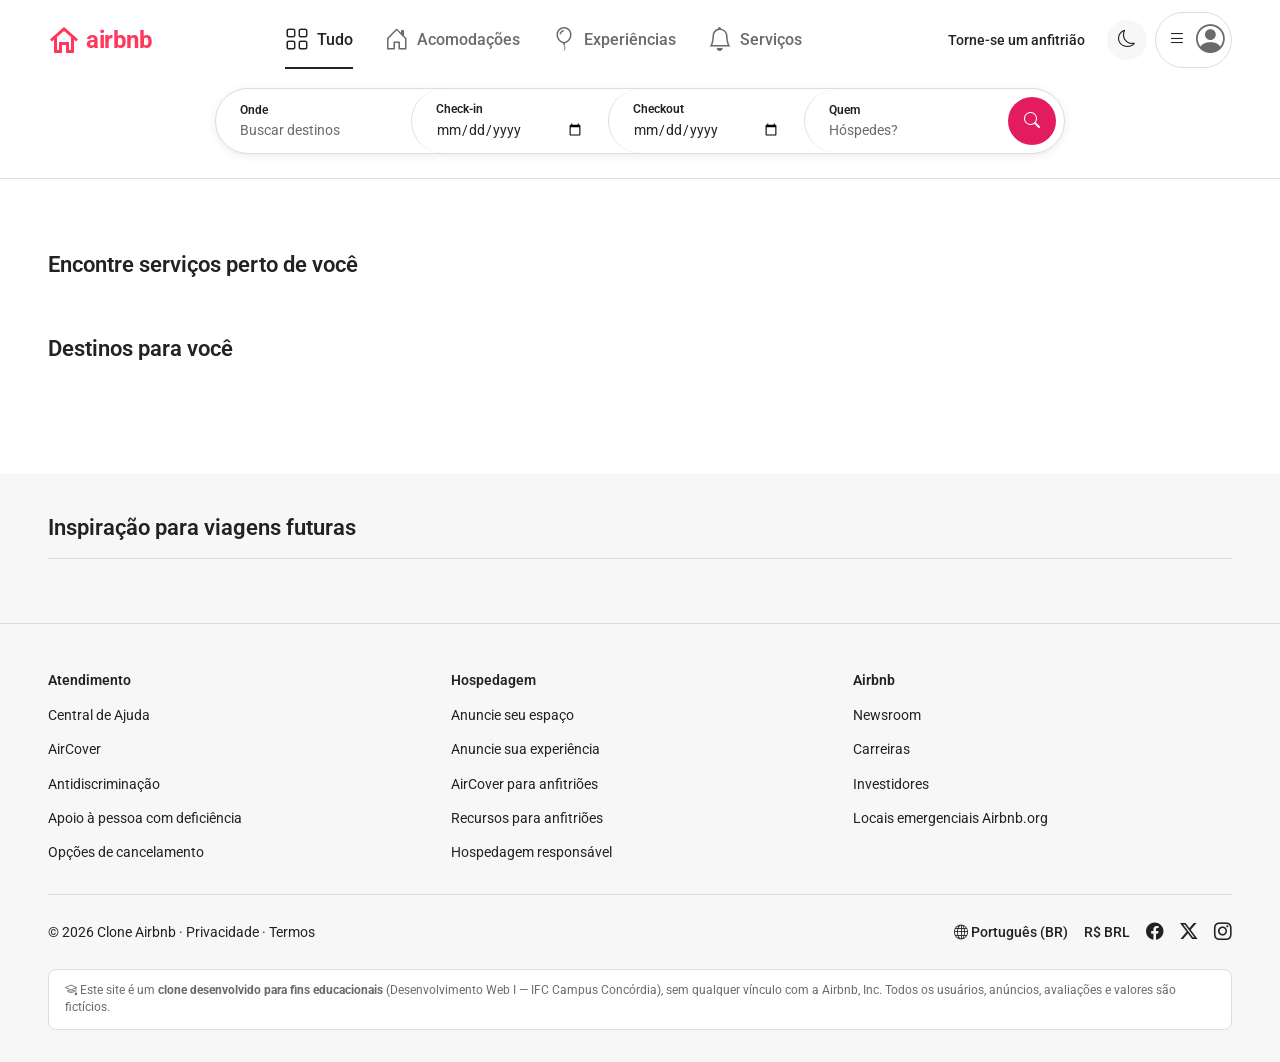
==== index.html @ 015c0608 "Páginas de catálogo: início, acomodações, experiências, serviços e favoritos Carrosséis gerados por " ====
<!DOCTYPE html>
<html lang="pt-BR">
<head>
    <meta charset="UTF-8">
    <meta name="viewport" content="width=device-width, initial-scale=1.0">
    <meta name="description" content="Clone educacional do Airbnb: encontre acomodações, experiências e serviços.">
    <title>Clone Airbnb | Casas de temporada, cabanas, casas de praia e muito mais</title>
    <link rel="icon" href="img/favicon.svg" type="image/svg+xml">
    <link rel="preconnect" href="https://fonts.googleapis.com">
    <link rel="preconnect" href="https://fonts.gstatic.com" crossorigin>
    <link href="https://fonts.googleapis.com/css2?family=Roboto:wght@400;500;600;700&display=swap" rel="stylesheet">
    <link rel="stylesheet" href="https://cdn.jsdelivr.net/npm/bootstrap-icons@1.11.3/font/bootstrap-icons.min.css">
    <link rel="stylesheet" href="css/style.css">
</head>
<body data-pagina="inicio">
    <a class="skip-link" href="#conteudo">Pular para o conteúdo</a>

    <!-- ===== CABEÇALHO ===== -->
    <header class="site-header">
        <div class="container">
            <div class="header-topo">
                <a href="index.html" class="logo" aria-label="Clone Airbnb — página inicial">
                    <svg viewBox="0 0 32 32" aria-hidden="true"><path fill="currentColor" d="M16 3 2 15.2l2 2.3 2-1.8V29h8v-8h4v8h8V15.7l2 1.8 2-2.3zM23 26h-2v-8H11v8H9V13.1l7-6.1 7 6.1z"/></svg>
                    <span>airbnb</span>
                </a>

                <button type="button" class="busca-abrir" aria-expanded="false" aria-controls="form-busca">
                    <i class="bi bi-search" aria-hidden="true"></i> Comece sua busca
                </button>

                <nav class="abas" aria-label="Categorias">
                    <a href="index.html" class="aba" aria-current="page"><i class="bi bi-grid" aria-hidden="true"></i><span>Tudo</span></a>
                    <a href="acomodacoes.html" class="aba"><i class="bi bi-house-door" aria-hidden="true"></i><span>Acomodações</span></a>
                    <a href="experiencias.html" class="aba"><i class="bi bi-balloon" aria-hidden="true"></i><span>Experiências</span></a>
                    <a href="servicos.html" class="aba"><i class="bi bi-bell" aria-hidden="true"></i><span>Serviços</span></a>
                </nav>

                <div class="header-acoes">
                    <a href="anfitriao.html" class="link-anfitriao">Torne-se um anfitrião</a>
                    <button type="button" class="icon-btn" data-acao="tema" aria-pressed="false" aria-label="Alternar tema escuro"><i class="bi bi-moon" aria-hidden="true"></i></button>
                    <div class="menu-usuario">
                        <button type="button" class="menu-toggle" aria-expanded="false" aria-controls="menu-usuario" aria-label="Abrir menu">
                            <i class="bi bi-list" aria-hidden="true"></i><i class="bi bi-person-circle" aria-hidden="true"></i>
                        </button>
                        <nav class="menu-dropdown" id="menu-usuario" aria-label="Menu do usuário" hidden>
                            <a href="login.html" data-menu="entrar"><strong>Entrar</strong></a>
                            <a href="login.html#cadastro" data-menu="cadastrar">Cadastrar-se</a>
                            <div class="separador" role="separator"></div>
                            <a href="favoritos.html">Favoritos <span class="contador contador-favoritos"></span></a>
                            <a href="anfitriao.html">Torne-se um anfitrião</a>
                            <a href="#rodape">Central de Ajuda</a>
                        </nav>
                    </div>
                </div>
            </div>

            <!-- Formulário de busca (GET): envia para a listagem de acomodações -->
            <form class="busca" id="form-busca" action="acomodacoes.html" method="get" role="search" aria-label="Buscar acomodações">
                <div class="busca-campo">
                    <label for="busca-onde">Onde</label>
                    <input type="search" id="busca-onde" name="onde" placeholder="Buscar destinos" autocomplete="off">
                </div>
                <div class="busca-campo">
                    <label for="busca-checkin">Check-in</label>
                    <input type="date" id="busca-checkin" name="checkin">
                </div>
                <div class="busca-campo">
                    <label for="busca-checkout">Checkout</label>
                    <input type="date" id="busca-checkout" name="checkout">
                </div>
                <div class="busca-campo">
                    <label for="busca-hospedes">Quem</label>
                    <input type="number" id="busca-hospedes" name="hospedes" min="1" max="16" placeholder="Hóspedes?">
                </div>
                <button type="submit" class="busca-botao"><i class="bi bi-search" aria-hidden="true"></i><span class="visually-hidden">Buscar</span></button>
            </form>
        </div>
    </header>

    <!-- ===== CONTEÚDO ===== -->
    <main id="conteudo" class="container conteudo">
        <h1 class="visually-hidden">Encontre acomodações, experiências e serviços</h1>

        <!-- Carrosséis gerados pelo js/catalogo.js a partir de js/dados.js -->
        <div id="secoes-dinamicas" class="conteudo" style="padding:0"></div>

        <section aria-labelledby="titulo-servicos">
            <h2 id="titulo-servicos" style="margin-bottom:16px">Encontre serviços perto de você</h2>
            <div class="tiles" id="tiles-servicos"></div>
        </section>

        <section aria-labelledby="titulo-destinos">
            <h2 id="titulo-destinos" style="margin-bottom:16px">Destinos para você</h2>
            <div class="destinos" id="lista-destinos"></div>
        </section>

        <div id="secao-experiencias"></div>
    </main>

    <!-- ===== INSPIRAÇÃO ===== -->
    <section class="inspiracao" aria-labelledby="titulo-inspiracao">
        <div class="container">
            <h2 id="titulo-inspiracao">Inspiração para viagens futuras</h2>
            <div class="inspiracao-abas" role="tablist" aria-label="Tipos de destino"></div>
            <ul class="inspiracao-lista" id="painel-inspiracao" role="tabpanel"></ul>
        </div>
    </section>

    <!-- ===== RODAPÉ ===== -->
    <footer class="rodape" id="rodape">
        <div class="container">
            <div class="rodape-colunas">
                <nav aria-labelledby="rodape-atendimento">
                    <h2 id="rodape-atendimento">Atendimento</h2>
                    <ul>
                        <li><a href="#">Central de Ajuda</a></li>
                        <li><a href="#">AirCover</a></li>
                        <li><a href="#">Antidiscriminação</a></li>
                        <li><a href="#">Apoio à pessoa com deficiência</a></li>
                        <li><a href="#">Opções de cancelamento</a></li>
                    </ul>
                </nav>
                <nav aria-labelledby="rodape-hospedagem">
                    <h2 id="rodape-hospedagem">Hospedagem</h2>
                    <ul>
                        <li><a href="anfitriao.html">Anuncie seu espaço</a></li>
                        <li><a href="anfitriao.html">Anuncie sua experiência</a></li>
                        <li><a href="#">AirCover para anfitriões</a></li>
                        <li><a href="#">Recursos para anfitriões</a></li>
                        <li><a href="#">Hospedagem responsável</a></li>
                    </ul>
                </nav>
                <nav aria-labelledby="rodape-empresa">
                    <h2 id="rodape-empresa">Airbnb</h2>
                    <ul>
                        <li><a href="#">Newsroom</a></li>
                        <li><a href="#">Carreiras</a></li>
                        <li><a href="#">Investidores</a></li>
                        <li><a href="#">Locais emergenciais Airbnb.org</a></li>
                    </ul>
                </nav>
            </div>
            <div class="rodape-base">
                <p>© <span data-ano>2026</span> Clone Airbnb · Privacidade · Termos</p>
                <div class="redes">
                    <span><i class="bi bi-globe" aria-hidden="true"></i> Português (BR)</span>
                    <span>R$ BRL</span>
                    <a href="#" aria-label="Facebook"><i class="bi bi-facebook" aria-hidden="true"></i></a>
                    <a href="#" aria-label="X (Twitter)"><i class="bi bi-twitter-x" aria-hidden="true"></i></a>
                    <a href="#" aria-label="Instagram"><i class="bi bi-instagram" aria-hidden="true"></i></a>
                </div>
            </div>
            <p class="aviso-educacional">
                <i class="bi bi-mortarboard" aria-hidden="true"></i>
                Este site é um <strong>clone desenvolvido para fins educacionais</strong> (Desenvolvimento Web I — IFC Campus Concórdia),
                sem qualquer vínculo com a Airbnb, Inc. Todos os usuários, anúncios, avaliações e valores são fictícios.
            </p>
        </div>
    </footer>

    <!-- Modal de detalhes (experiências e serviços) -->
    <dialog class="modal" id="modal-detalhe" aria-labelledby="modal-detalhe-titulo"></dialog>

    <script src="js/dados.js"></script>
    <script src="js/main.js"></script>
    <script src="js/catalogo.js"></script>
</body>
</html>
---- css/style.css ----
/* =========================================================================
   Clone Airbnb — Folha de estilo principal
   Trabalho III — Desenvolvimento Web I (IFC Concórdia)
   -------------------------------------------------------------------------
   Sumário
   1. Variáveis (guia de estilo: cores, fontes, espaçamentos)
   2. Reset e base
   3. Utilitários e acessibilidade
   4. Componentes (botões, campos, cards, badges, mensagens, modal)
   5. Cabeçalho, busca e menu do usuário
   6. Seções de catálogo (carrossel, grade, filtros, inspiração)
   7. Rodapé
   8. Página do anúncio
   9. Login, anfitrião e checkout
   10. Responsividade (breakpoints: 744px e 1128px)
   ========================================================================= */

/* 1. VARIÁVEIS ----------------------------------------------------------- */
:root {
    /* Paleta do guia de estilo */
    --cor-marca: #FF385C;          /* rosa Airbnb (logo, coração, destaques) */
    --cor-primaria: #E31C5F;       /* botões principais (contraste 4,6:1 com branco) */
    --cor-primaria-hover: #C8164F;
    --cor-texto: #222222;
    --cor-texto-suave: #6A6A6A;    /* contraste 5,4:1 com branco */
    --cor-borda: #DDDDDD;
    --cor-fundo: #FFFFFF;
    --cor-fundo-suave: #F7F7F7;
    --cor-superficie: #FFFFFF;     /* cards, modais, dropdowns */
    --cor-sucesso: #008A05;
    --cor-sucesso-fundo: #E8F5E9;
    --cor-erro: #C13515;
    --cor-erro-fundo: #FFF0EE;
    --cor-foco: #222222;
    --sombra: 0 6px 16px rgba(0, 0, 0, .12);
    --sombra-leve: 0 2px 8px rgba(0, 0, 0, .08);

    /* Tipografia */
    --fonte-base: 'Roboto', 'Helvetica Neue', Arial, sans-serif;
    --tam-h1: 2rem;        /* 32px */
    --tam-h2: 1.375rem;    /* 22px */
    --tam-h3: 1rem;        /* 16px */
    --tam-texto: 1rem;     /* 16px */
    --tam-pequeno: .875rem;/* 14px */
    --tam-mini: .75rem;    /* 12px */

    /* Formas e espaçamentos */
    --raio-p: 8px;
    --raio-m: 12px;
    --raio-g: 24px;
    --raio-pill: 999px;
    --largura-max: 1440px;
    --gutter: 48px;
    --transicao: .2s ease;
}

/* Tema escuro (ativado pelo JS com data-theme="dark" no <html>) */
:root[data-theme="dark"] {
    --cor-texto: #F2F2F2;
    --cor-texto-suave: #B0B0B0;
    --cor-borda: #3A3A3A;
    --cor-fundo: #121212;
    --cor-fundo-suave: #1C1C1C;
    --cor-superficie: #222222;
    --cor-foco: #FFFFFF;
    --cor-sucesso-fundo: #12301A;
    --cor-erro: #FF8A75;
    --cor-erro-fundo: #3A1A15;
    --sombra: 0 6px 16px rgba(0, 0, 0, .6);
    --sombra-leve: 0 2px 8px rgba(0, 0, 0, .5);
    color-scheme: dark;
}

/* 2. RESET E BASE -------------------------------------------------------- */
*, *::before, *::after { box-sizing: border-box; }

/* garante que o atributo hidden sempre esconda, mesmo com display definido por classe */
[hidden] { display: none !important; }

html { scroll-behavior: smooth; }

body {
    margin: 0;
    font-family: var(--fonte-base);
    font-size: var(--tam-texto);
    line-height: 1.45;
    color: var(--cor-texto);
    background: var(--cor-fundo);
    transition: background-color var(--transicao), color var(--transicao);
}

h1, h2, h3, h4, p, ul, ol, figure { margin: 0; }
h1 { font-size: var(--tam-h1); font-weight: 600; line-height: 1.2; }
h2 { font-size: var(--tam-h2); font-weight: 600; line-height: 1.25; }
h3 { font-size: var(--tam-h3); font-weight: 500; }
ul, ol { padding: 0; list-style: none; }
img { display: block; max-width: 100%; }
a { color: inherit; }
button, input, select, textarea { font: inherit; color: inherit; }
button { cursor: pointer; }
table { border-collapse: collapse; width: 100%; }

/* Foco visível em todos os elementos interativos (navegação por teclado) */
:focus-visible {
    outline: 2px solid var(--cor-foco);
    outline-offset: 2px;
    border-radius: 4px;
}

/* 3. UTILITÁRIOS E ACESSIBILIDADE --------------------------------------- */
.container {
    width: 100%;
    max-width: var(--largura-max);
    margin: 0 auto;
    padding: 0 var(--gutter);
}

.visually-hidden {
    position: absolute !important;
    width: 1px; height: 1px;
    padding: 0; margin: -1px;
    overflow: hidden; clip: rect(0 0 0 0);
    white-space: nowrap; border: 0;
}

.skip-link {
    position: absolute;
    left: 16px; top: -60px;
    z-index: 200;
    padding: 12px 16px;
    background: var(--cor-texto);
    color: var(--cor-fundo);
    border-radius: var(--raio-p);
    text-decoration: none;
    transition: top var(--transicao);
}
.skip-link:focus { top: 16px; }

.texto-suave { color: var(--cor-texto-suave); }
.link-sublinhado { font-weight: 500; text-decoration: underline; background: none; border: 0; padding: 0; }
.divisor { border: 0; border-top: 1px solid var(--cor-borda); margin: 0; }

/* 4. COMPONENTES -------------------------------------------------------- */

/* Botões */
.btn {
    display: inline-flex;
    align-items: center;
    justify-content: center;
    gap: 8px;
    padding: 14px 24px;
    border: 1px solid transparent;
    border-radius: var(--raio-p);
    font-size: var(--tam-texto);
    font-weight: 500;
    text-decoration: none;
    white-space: nowrap;
    transition: background-color var(--transicao), transform var(--transicao), box-shadow var(--transicao);
}
.btn:active { transform: scale(.97); }
.btn-primario { background: var(--cor-primaria); color: #fff; }
.btn-primario:hover { background: var(--cor-primaria-hover); }
.btn-escuro { background: var(--cor-texto); color: var(--cor-fundo); }
.btn-escuro:hover { opacity: .88; }
.btn-secundario { background: var(--cor-fundo-suave); color: var(--cor-texto); border-color: var(--cor-borda); }
.btn-secundario:hover { background: var(--cor-borda); }
.btn-contorno { background: var(--cor-superficie); color: var(--cor-texto); border-color: var(--cor-texto); }
.btn-contorno:hover { background: var(--cor-fundo-suave); }
.btn-pequeno { padding: 8px 14px; font-size: var(--tam-pequeno); }
.btn-bloco { width: 100%; }

.icon-btn {
    display: inline-flex;
    align-items: center;
    justify-content: center;
    width: 40px; height: 40px;
    border: 1px solid transparent;
    border-radius: 50%;
    background: var(--cor-fundo-suave);
    font-size: 1.1rem;
    transition: background-color var(--transicao), box-shadow var(--transicao);
}
.icon-btn:hover { background: var(--cor-borda); }
.icon-btn:disabled { opacity: .35; cursor: default; }

/* Campos de formulário */
.campo { display: flex; flex-direction: column; gap: 6px; }
.campo label, .campo .rotulo { font-size: var(--tam-pequeno); font-weight: 500; }
.campo input, .campo select, .campo textarea {
    width: 100%;
    min-height: 52px;
    padding: 12px 14px;
    border: 1px solid var(--cor-texto-suave);
    border-radius: var(--raio-p);
    background: var(--cor-superficie);
    transition: border-color var(--transicao), box-shadow var(--transicao);
}
.campo input:hover, .campo select:hover { border-color: var(--cor-texto); }
.campo input:focus, .campo select:focus, .campo textarea:focus {
    outline: none;
    border-color: var(--cor-texto);
    box-shadow: 0 0 0 2px var(--cor-texto);
}
.campo input[aria-invalid="true"], .campo select[aria-invalid="true"] {
    border-color: var(--cor-erro);
    background: var(--cor-erro-fundo);
}
.campo .dica { font-size: var(--tam-mini); color: var(--cor-texto-suave); }
.campo-linha { display: grid; grid-template-columns: 1fr 1fr; gap: 12px; }

/* Mensagem de erro de um campo (preenchida pelo validacao.js) */
.erro-campo {
    display: flex;
    gap: 6px;
    align-items: center;
    font-size: var(--tam-mini);
    color: var(--cor-erro);
    min-height: 0;
}
.erro-campo:empty { display: none; }
.erro-campo::before { content: "\F33A"; font-family: "bootstrap-icons"; }

/* Mensagens de sucesso/erro do formulário */
.alerta {
    display: flex;
    gap: 12px;
    align-items: flex-start;
    padding: 14px 16px;
    border-radius: var(--raio-p);
    font-size: var(--tam-pequeno);
    animation: surgir .3s ease;
}
.alerta[hidden] { display: none; }
.alerta i { font-size: 1.2rem; }
.alerta-sucesso { background: var(--cor-sucesso-fundo); color: var(--cor-sucesso); }
.alerta-erro { background: var(--cor-erro-fundo); color: var(--cor-erro); }
.alerta-info { background: var(--cor-fundo-suave); }

/* Badge (selo do card) */
.badge {
    position: absolute;
    top: 12px; left: 12px;
    padding: 4px 10px;
    border-radius: var(--raio-pill);
    background: #fff;
    color: #222;
    font-size: var(--tam-mini);
    font-weight: 600;
    box-shadow: var(--sombra-leve);
    max-width: calc(100% - 64px);   /* não encosta no coração */
    overflow: hidden;
    text-overflow: ellipsis;
    white-space: nowrap;
}

/* Chip (filtros e etiquetas) */
.chip {
    display: inline-flex;
    align-items: center;
    gap: 6px;
    padding: 8px 16px;
    border: 1px solid var(--cor-borda);
    border-radius: var(--raio-pill);
    background: var(--cor-superficie);
    font-size: var(--tam-pequeno);
    transition: border-color var(--transicao), background-color var(--transicao);
}
button.chip:hover { border-color: var(--cor-texto); }
.chip[aria-pressed="true"] { background: var(--cor-texto); color: var(--cor-fundo); border-color: var(--cor-texto); }

/* Card de acomodação/experiência/serviço */
.card { position: relative; min-width: 0; }
.card-link { display: block; text-decoration: none; border-radius: var(--raio-m); }
.card-midia {
    position: relative;
    aspect-ratio: 1 / 1;
    border-radius: var(--raio-m);
    overflow: hidden;
    background: var(--cor-fundo-suave);
}
.card-midia img {
    width: 100%; height: 100%;
    object-fit: cover;
    transition: transform .4s ease;
}
.card:hover .card-midia img { transform: scale(1.05); }
.card-titulo { margin-top: 10px; font-size: var(--tam-pequeno); font-weight: 500; }
.card-info { font-size: var(--tam-pequeno); color: var(--cor-texto-suave); }
.card-info strong { color: var(--cor-texto); font-weight: 500; }

/* Botão de favorito (coração) */
.fav-btn {
    position: absolute;
    top: 10px; right: 10px;
    z-index: 2;
    display: grid;
    place-items: center;
    width: 36px; height: 36px;
    padding: 0;
    border: 0;
    border-radius: 50%;
    background: transparent;
    color: #fff;
    font-size: 1.4rem;
    filter: drop-shadow(0 1px 2px rgba(0, 0, 0, .5));
    transition: transform var(--transicao);
}
.fav-btn:hover { transform: scale(1.12); }
.fav-btn[aria-pressed="true"] { color: var(--cor-marca); animation: pulsar .35s ease; }

/* Modal (usando o elemento <dialog>) */
.modal {
    width: min(568px, calc(100% - 32px));
    max-height: calc(100vh - 48px);
    padding: 0;
    border: 0;
    border-radius: var(--raio-g);
    background: var(--cor-superficie);
    color: var(--cor-texto);
    box-shadow: var(--sombra);
}
.modal[open] { animation: subir .3s ease; }
.modal::backdrop { background: rgba(0, 0, 0, .5); }
.modal-cabecalho {
    display: flex;
    align-items: center;
    justify-content: space-between;
    gap: 16px;
    padding: 16px 24px;
    border-bottom: 1px solid var(--cor-borda);
}
.modal-cabecalho h2 { font-size: 1rem; text-align: center; flex: 1; }
.modal-corpo { padding: 24px; display: flex; flex-direction: column; gap: 16px; }
.modal-rodape { padding: 16px 24px; border-top: 1px solid var(--cor-borda); }
.btn-fechar { background: transparent; }

/* Animações */
@keyframes surgir { from { opacity: 0; } to { opacity: 1; } }
@keyframes subir { from { opacity: 0; transform: translateY(24px); } to { opacity: 1; transform: none; } }
@keyframes pulsar { 50% { transform: scale(1.3); } }

/* 5. CABEÇALHO ----------------------------------------------------------- */
.site-header {
    position: sticky;
    top: 0;
    z-index: 50;
    background: var(--cor-fundo);
    border-bottom: 1px solid var(--cor-borda);
}
.header-topo {
    display: flex;
    align-items: center;
    justify-content: space-between;
    gap: 24px;
    min-height: 80px;
}

.logo {
    display: inline-flex;
    align-items: center;
    gap: 6px;
    color: var(--cor-marca);
    text-decoration: none;
    font-size: 1.5rem;
    font-weight: 700;
    letter-spacing: -.5px;
}
.logo svg { width: 32px; height: 32px; }

/* Abas Tudo / Acomodações / Experiências / Serviços */
.abas { display: flex; gap: 32px; }
.aba {
    display: flex;
    align-items: center;
    gap: 8px;
    padding: 12px 0 10px;
    border-bottom: 2px solid transparent;
    color: var(--cor-texto-suave);
    text-decoration: none;
    font-weight: 500;
    transition: color var(--transicao), border-color var(--transicao);
}
.aba i { font-size: 1.5rem; transition: transform var(--transicao); }
.aba:hover { color: var(--cor-texto); border-color: var(--cor-borda); }
.aba:hover i { transform: translateY(-2px) scale(1.08); }
.aba[aria-current="page"] { color: var(--cor-texto); border-color: var(--cor-texto); }

.header-acoes { display: flex; align-items: center; gap: 8px; }
.link-anfitriao {
    padding: 10px 14px;
    border-radius: var(--raio-pill);
    font-weight: 500;
    font-size: var(--tam-pequeno);
    text-decoration: none;
    transition: background-color var(--transicao);
}
.link-anfitriao:hover { background: var(--cor-fundo-suave); }

/* Menu do usuário (dropdown responsivo) */
.menu-usuario { position: relative; }
.menu-toggle {
    display: flex;
    align-items: center;
    gap: 10px;
    padding: 6px 6px 6px 12px;
    border: 1px solid var(--cor-borda);
    border-radius: var(--raio-pill);
    background: var(--cor-superficie);
    font-size: 1.1rem;
    transition: box-shadow var(--transicao);
}
.menu-toggle:hover, .menu-toggle[aria-expanded="true"] { box-shadow: var(--sombra-leve); }
.menu-toggle .bi-person-circle { font-size: 1.8rem; color: var(--cor-texto-suave); }
.menu-toggle .avatar-letra {
    display: grid; place-items: center;
    width: 30px; height: 30px;
    border-radius: 50%;
    background: var(--cor-texto);
    color: var(--cor-fundo);
    font-size: var(--tam-pequeno);
    font-weight: 600;
}

.menu-dropdown {
    position: absolute;
    right: 0;
    top: calc(100% + 8px);
    width: 260px;
    padding: 8px 0;
    border-radius: var(--raio-m);
    background: var(--cor-superficie);
    box-shadow: var(--sombra);
    animation: subir .2s ease;
}
.menu-dropdown[hidden] { display: none; }
.menu-dropdown a, .menu-dropdown button {
    display: flex;
    justify-content: space-between;
    align-items: center;
    width: 100%;
    padding: 12px 16px;
    border: 0;
    background: none;
    font-size: var(--tam-pequeno);
    text-align: left;
    text-decoration: none;
}
.menu-dropdown a:hover, .menu-dropdown button:hover { background: var(--cor-fundo-suave); }
.menu-dropdown .separador { height: 1px; margin: 8px 0; background: var(--cor-borda); }
.contador {
    min-width: 22px;
    padding: 1px 7px;
    border-radius: var(--raio-pill);
    background: var(--cor-marca);
    color: #fff;
    font-size: var(--tam-mini);
    text-align: center;
}
.contador:empty { display: none; }

/* Barra de busca (formulário GET) */
.busca {
    display: flex;
    align-items: center;
    max-width: 850px;
    margin: 8px auto 24px;
    border: 1px solid var(--cor-borda);
    border-radius: var(--raio-pill);
    background: var(--cor-superficie);
    box-shadow: var(--sombra-leve);
}
.busca-campo {
    flex: 1;
    min-width: 0;
    display: flex;
    flex-direction: column;
    padding: 12px 24px;
    border-radius: var(--raio-pill);
    transition: background-color var(--transicao);
}
.busca-campo:hover, .busca-campo:focus-within { background: var(--cor-fundo-suave); }
.busca-campo + .busca-campo { border-left: 1px solid var(--cor-borda); }
.busca-campo label { font-size: var(--tam-mini); font-weight: 600; }
.busca-campo input {
    width: 100%;
    padding: 0;
    border: 0;
    background: transparent;
    font-size: var(--tam-pequeno);
    color: var(--cor-texto);
}
.busca-campo input:focus { outline: none; }
.busca-campo input::placeholder { color: var(--cor-texto-suave); }
.busca-botao {
    display: inline-flex;
    align-items: center;
    justify-content: center;
    gap: 8px;
    height: 48px;
    min-width: 48px;
    margin: 8px;
    padding: 0 16px;
    border: 0;
    border-radius: var(--raio-pill);
    background: var(--cor-primaria);
    color: #fff;
    font-weight: 600;
    transition: background-color var(--transicao);
}
.busca-botao:hover { background: var(--cor-primaria-hover); }
.busca-abrir { display: none; }

/* Cabeçalho compacto (anúncio, login, checkout) */
.busca-compacta {
    display: flex;
    align-items: center;
    gap: 16px;
    padding: 8px 8px 8px 24px;
    border: 1px solid var(--cor-borda);
    border-radius: var(--raio-pill);
    box-shadow: var(--sombra-leve);
    text-decoration: none;
    font-size: var(--tam-pequeno);
    font-weight: 500;
    transition: box-shadow var(--transicao);
}
.busca-compacta:hover { box-shadow: var(--sombra); }
.busca-compacta .sep { width: 1px; height: 24px; background: var(--cor-borda); }
.busca-compacta .lupa {
    display: grid; place-items: center;
    width: 32px; height: 32px;
    border-radius: 50%;
    background: var(--cor-primaria);
    color: #fff;
}

/* 6. CATÁLOGO ------------------------------------------------------------ */
.conteudo { padding-top: 32px; padding-bottom: 56px; display: flex; flex-direction: column; gap: 40px; }
.titulo-pagina { font-size: 1.75rem; }

.secao-cabecalho {
    display: flex;
    align-items: center;
    justify-content: space-between;
    gap: 16px;
    margin-bottom: 16px;
}
.secao-cabecalho h2 { font-size: 1.25rem; }
.secao-cabecalho h2 a { text-decoration: none; }
.secao-cabecalho h2 a:hover { text-decoration: underline; }
.secao-subtitulo { margin: -10px 0 16px; color: var(--cor-texto-suave); }
.carrossel-controles { display: flex; gap: 8px; }
.carrossel-controles .icon-btn { width: 32px; height: 32px; font-size: .9rem; }

/* Carrossel: grid de uma linha com rolagem horizontal e scroll-snap */
.carrossel {
    display: grid;
    grid-auto-flow: column;
    grid-auto-columns: calc((100% - 6 * 16px) / 7);
    gap: 16px;
    overflow-x: auto;
    scroll-snap-type: x mandatory;
    scroll-behavior: smooth;
    scrollbar-width: none;
    padding-bottom: 4px;
}
.carrossel::-webkit-scrollbar { display: none; }
.carrossel > * { scroll-snap-align: start; }

/* Grade de resultados (busca/filtro e favoritos) */
.grade {
    display: grid;
    grid-template-columns: repeat(auto-fill, minmax(240px, 1fr));
    gap: 40px 24px;
}

/* Barra de filtros */
.filtros {
    display: flex;
    flex-wrap: wrap;
    align-items: flex-end;
    gap: 16px 24px;
    padding: 20px 24px;
    border: 1px solid var(--cor-borda);
    border-radius: var(--raio-m);
}
.filtros fieldset { border: 0; margin: 0; padding: 0; }
.filtros legend { font-size: var(--tam-pequeno); font-weight: 500; margin-bottom: 8px; }
.filtros .chips { display: flex; flex-wrap: wrap; gap: 8px; }
.filtro-preco { display: flex; flex-direction: column; gap: 6px; min-width: 220px; }
.filtro-preco label, .filtro-ordem label { font-size: var(--tam-pequeno); font-weight: 500; }
.filtro-preco input[type="range"] { accent-color: var(--cor-primaria); }
.filtro-ordem select {
    padding: 8px 12px;
    border: 1px solid var(--cor-borda);
    border-radius: var(--raio-p);
    background: var(--cor-superficie);
}
.resultado-resumo { display: flex; justify-content: space-between; align-items: center; gap: 16px; flex-wrap: wrap; }
.vazio {
    padding: 48px 24px;
    border: 1px dashed var(--cor-borda);
    border-radius: var(--raio-m);
    text-align: center;
    color: var(--cor-texto-suave);
}
.vazio i { font-size: 2.5rem; display: block; margin-bottom: 8px; }

/* Tiles de serviços e destinos */
.tiles { display: flex; gap: 16px; overflow-x: auto; scrollbar-width: none; }
.tile { flex: 0 0 140px; text-decoration: none; }
.tile img { width: 140px; height: 140px; object-fit: cover; border-radius: var(--raio-m); transition: transform var(--transicao); }
.tile:hover img { transform: translateY(-4px); }
.tile span { display: block; margin-top: 8px; font-size: var(--tam-pequeno); font-weight: 500; }

.destinos { display: grid; grid-template-columns: repeat(6, 1fr); gap: 16px; }
.destino { text-decoration: none; }
.destino img { width: 100%; aspect-ratio: 4 / 3; object-fit: cover; border-radius: var(--raio-m); }
.destino h3 { margin-top: 8px; font-size: var(--tam-pequeno); }
.destino p { font-size: var(--tam-mini); color: var(--cor-texto-suave); }

/* Tabela de serviços */
.tabela-wrapper { overflow-x: auto; border: 1px solid var(--cor-borda); border-radius: var(--raio-m); }
.tabela th, .tabela td { padding: 14px 16px; text-align: left; font-size: var(--tam-pequeno); }
.tabela thead th { background: var(--cor-fundo-suave); font-weight: 600; }
.tabela tbody tr { border-top: 1px solid var(--cor-borda); transition: background-color var(--transicao); }
.tabela tbody tr:nth-child(even) { background: var(--cor-fundo-suave); }
.tabela tbody tr:hover { background: var(--cor-borda); }
.tabela .num { text-align: right; white-space: nowrap; }
.tabela caption { caption-side: bottom; padding: 10px 16px; font-size: var(--tam-mini); color: var(--cor-texto-suave); text-align: left; }

/* Inspiração para viagens futuras (abas) */
.inspiracao { background: var(--cor-fundo-suave); padding: 40px 0; }
.inspiracao-abas { display: flex; gap: 24px; margin: 16px 0 24px; border-bottom: 1px solid var(--cor-borda); overflow-x: auto; scrollbar-width: none; }
.inspiracao-abas button {
    padding: 0 0 10px;
    border: 0;
    border-bottom: 2px solid transparent;
    background: none;
    color: var(--cor-texto-suave);
    font-size: var(--tam-pequeno);
    font-weight: 500;
    white-space: nowrap;
}
.inspiracao-abas button:hover { color: var(--cor-texto); }
.inspiracao-abas button[aria-selected="true"] { color: var(--cor-texto); border-color: var(--cor-texto); }
.inspiracao-lista { display: grid; grid-template-columns: repeat(6, 1fr); gap: 20px 24px; font-size: var(--tam-pequeno); }
.inspiracao-lista strong { display: block; font-weight: 500; }

/* 7. RODAPÉ ------------------------------------------------------------- */
.rodape { background: var(--cor-fundo-suave); border-top: 1px solid var(--cor-borda); padding: 48px 0 32px; font-size: var(--tam-pequeno); }
.rodape-colunas { display: grid; grid-template-columns: repeat(3, 1fr); gap: 24px; }
.rodape-colunas h2 { font-size: var(--tam-pequeno); margin-bottom: 16px; }
.rodape-colunas ul { display: flex; flex-direction: column; gap: 14px; }
.rodape-colunas a { text-decoration: none; }
.rodape-colunas a:hover { text-decoration: underline; }
.rodape-base {
    display: flex;
    flex-wrap: wrap;
    justify-content: space-between;
    align-items: center;
    gap: 16px;
    margin-top: 32px;
    padding-top: 24px;
    border-top: 1px solid var(--cor-borda);
}
.rodape-base .redes { display: flex; gap: 16px; align-items: center; font-weight: 500; }
.rodape-base .redes a { font-size: 1.1rem; }
.aviso-educacional {
    margin-top: 24px;
    padding: 12px 16px;
    border-radius: var(--raio-p);
    background: var(--cor-superficie);
    border: 1px solid var(--cor-borda);
    color: var(--cor-texto-suave);
    font-size: var(--tam-mini);
}

/* 8. PÁGINA DO ANÚNCIO --------------------------------------------------- */
.anuncio { max-width: 1216px; padding-top: 24px; padding-bottom: 48px; display: flex; flex-direction: column; gap: 32px; }
.anuncio-topo { display: flex; justify-content: space-between; align-items: center; gap: 16px; flex-wrap: wrap; }
.anuncio-topo h1 { font-size: 1.625rem; font-weight: 500; }
.anuncio-acoes { display: flex; gap: 8px; }
.anuncio-acoes button { display: inline-flex; gap: 6px; align-items: center; padding: 8px 10px; border: 0; border-radius: var(--raio-p); background: none; text-decoration: underline; font-weight: 500; font-size: var(--tam-pequeno); }
.anuncio-acoes button:hover { background: var(--cor-fundo-suave); }
.anuncio-acoes button[aria-pressed="true"] i { color: var(--cor-marca); }

/* Galeria: 1 foto grande + 4 menores (CSS Grid) */
.galeria {
    position: relative;
    display: grid;
    grid-template-columns: 2fr 1fr 1fr;
    grid-template-rows: 210px 210px;
    gap: 8px;
    border-radius: var(--raio-m);
    overflow: hidden;
}
.galeria button { padding: 0; border: 0; overflow: hidden; background: var(--cor-fundo-suave); }
.galeria button:first-child { grid-row: span 2; }
.galeria img { width: 100%; height: 100%; object-fit: cover; transition: filter var(--transicao); }
.galeria button:hover img { filter: brightness(.85); }
.galeria .btn { position: absolute; right: 24px; bottom: 24px; }

.anuncio-colunas { display: grid; grid-template-columns: 1fr 372px; gap: 80px; align-items: start; }
.anuncio-colunas > aside { align-self: stretch; }
.anuncio-info { display: flex; flex-direction: column; gap: 32px; min-width: 0; }
.anuncio-info > section { display: flex; flex-direction: column; gap: 16px; }
.destaque-box { display: flex; align-items: center; gap: 24px; padding: 20px 24px; border: 1px solid var(--cor-borda); border-radius: var(--raio-m); }
.destaque-box .numero { display: flex; flex-direction: column; align-items: center; font-size: 1.125rem; font-weight: 700; }
.destaque-box .numero small { font-size: var(--tam-mini); font-weight: 400; }
.anfitriao-mini { display: flex; align-items: center; gap: 16px; }
.avatar {
    display: grid; place-items: center;
    width: 48px; height: 48px;
    border-radius: 50%;
    background: var(--cor-texto);
    color: var(--cor-fundo);
    font-weight: 600;
    flex: none;
}
.vantagens li { display: flex; gap: 24px; align-items: flex-start; }
.vantagens li + li { margin-top: 20px; }
.vantagens i { font-size: 1.5rem; }
.vantagens strong { font-weight: 500; display: block; }
.comodidades { display: grid; grid-template-columns: 1fr 1fr; gap: 16px 24px; }
.comodidades li { display: flex; gap: 16px; align-items: center; }
.comodidades i { font-size: 1.4rem; }
.comodos { display: grid; grid-template-columns: 1fr 1fr; gap: 16px; }
.comodos img { width: 100%; aspect-ratio: 4 / 3; object-fit: cover; border-radius: var(--raio-m); }
.comodos h3 { margin-top: 8px; }

/* Calendário */
.calendario-cabecalho { display: flex; justify-content: space-between; align-items: center; }
.calendario { display: grid; grid-template-columns: 1fr 1fr; gap: 32px; }
.mes h3 { text-align: center; margin-bottom: 12px; }
.mes h3::first-letter { text-transform: uppercase; }
.mes-grade { display: grid; grid-template-columns: repeat(7, 1fr); row-gap: 2px; text-align: center; }
.mes-grade .semana { font-size: var(--tam-mini); color: var(--cor-texto-suave); padding: 8px 0; }
.dia {
    aspect-ratio: 1;
    max-height: 44px;
    margin: 0 auto;
    width: 100%;
    border: 1px solid transparent;
    border-radius: 50%;
    background: none;
    font-size: var(--tam-pequeno);
    font-weight: 500;
    transition: border-color var(--transicao), background-color var(--transicao);
}
.dia:hover:not(:disabled) { border-color: var(--cor-texto); }
.dia:disabled { color: var(--cor-texto-suave); text-decoration: line-through; cursor: default; opacity: .6; }
.dia.no-intervalo { background: var(--cor-fundo-suave); border-radius: 0; }
.dia.selecionado { background: var(--cor-texto); color: var(--cor-fundo); border-radius: 50%; }

/* Card de reserva (lateral) */
.reserva-card {
    position: sticky;
    top: 104px;
    display: flex;
    flex-direction: column;
    gap: 16px;
    padding: 24px;
    border: 1px solid var(--cor-borda);
    border-radius: var(--raio-m);
    background: var(--cor-superficie);
    box-shadow: var(--sombra);
}
.reserva-preco { font-size: 1.375rem; font-weight: 600; }
.reserva-preco span { font-size: var(--tam-texto); font-weight: 400; }
.reserva-campos {
    display: grid;
    grid-template-columns: 1fr 1fr;
    border: 1px solid var(--cor-texto-suave);
    border-radius: var(--raio-p);
    overflow: hidden;
}
.reserva-campos .campo { padding: 8px 12px; gap: 2px; }
.reserva-campos .campo:nth-child(2) { border-left: 1px solid var(--cor-texto-suave); }
.reserva-campos .campo:nth-child(3) { grid-column: span 2; border-top: 1px solid var(--cor-texto-suave); }
.reserva-campos label { font-size: .625rem; font-weight: 700; text-transform: uppercase; }
.reserva-campos input { min-height: 0; padding: 2px 0; border: 0; background: transparent; font-size: var(--tam-pequeno); }
.reserva-campos input:focus { box-shadow: none; }
.reserva-campos .campo:focus-within { box-shadow: inset 0 0 0 2px var(--cor-texto); border-radius: var(--raio-p); }
.reserva-erros { display: flex; flex-direction: column; gap: 4px; }

/* Tabela de detalhamento de preço */
.tabela-preco td { padding: 6px 0; font-size: var(--tam-pequeno); }
.tabela-preco td:last-child { text-align: right; }
.tabela-preco .desconto td { color: var(--cor-sucesso); }
.tabela-preco tfoot td { padding-top: 14px; border-top: 1px solid var(--cor-borda); font-weight: 600; font-size: var(--tam-texto); }

/* Avaliações */
.nota-geral { text-align: center; display: flex; flex-direction: column; align-items: center; gap: 8px; }
.nota-geral .nota { font-size: 4.5rem; font-weight: 700; line-height: 1; }
.categorias-nota { display: grid; grid-template-columns: repeat(6, 1fr); }
.categorias-nota > div { display: flex; flex-direction: column; gap: 6px; padding: 0 16px; border-left: 1px solid var(--cor-borda); font-size: var(--tam-pequeno); }
.categorias-nota > div:first-child { border-left: 0; padding-left: 0; }
.categorias-nota strong { font-size: 1.1rem; }
.avaliacoes { display: grid; grid-template-columns: 1fr 1fr; gap: 40px 80px; }
.avaliacao header { display: flex; gap: 12px; align-items: center; margin-bottom: 8px; }
.avaliacao .estrelas { font-size: var(--tam-mini); margin-bottom: 4px; }
.mapa { width: 100%; height: 400px; border: 0; border-radius: var(--raio-m); background: var(--cor-fundo-suave); }
.saber { display: grid; grid-template-columns: repeat(3, 1fr); gap: 24px; }
.saber h3 { margin: 8px 0 4px; }

/* Modal da galeria */
.modal-galeria { width: min(1000px, calc(100% - 32px)); }
.galeria-slide { position: relative; display: flex; align-items: center; justify-content: center; }
.galeria-slide img { width: 100%; max-height: 65vh; object-fit: contain; border-radius: var(--raio-m); }
.galeria-slide .icon-btn { position: absolute; top: 50%; transform: translateY(-50%); background: var(--cor-superficie); box-shadow: var(--sombra-leve); }
.galeria-slide .anterior { left: 12px; }
.galeria-slide .proxima { right: 12px; }
.galeria-miniaturas { display: flex; gap: 8px; justify-content: center; flex-wrap: wrap; }
.galeria-miniaturas button { width: 72px; height: 54px; padding: 0; border: 2px solid transparent; border-radius: 6px; overflow: hidden; opacity: .6; transition: opacity var(--transicao); }
.galeria-miniaturas button:hover { opacity: 1; }
.galeria-miniaturas button[aria-current="true"] { border-color: var(--cor-texto); opacity: 1; }
.galeria-miniaturas img { width: 100%; height: 100%; object-fit: cover; }

/* 9. LOGIN, ANFITRIÃO E CHECKOUT ---------------------------------------- */
.login-fundo {
    position: relative;
    display: flex;
    align-items: center;
    justify-content: center;
    min-height: calc(100vh - 81px);
    padding: 48px 16px;
    overflow: hidden;
    background: var(--cor-fundo-suave);
}
.login-mosaico {
    position: absolute;
    inset: -40px;
    display: grid;
    grid-template-columns: repeat(6, 1fr);
    gap: 24px;
    align-content: center;
    transform: rotate(-6deg);
    opacity: .55;
}
.login-mosaico img { width: 100%; aspect-ratio: 4 / 5; object-fit: cover; border-radius: 16px; }
.login-mosaico img:nth-child(odd) { margin-top: 60px; }
.login-cartao {
    position: relative;
    width: min(440px, 100%);
    padding: 32px 24px;
    border-radius: var(--raio-g);
    background: var(--cor-superficie);
    box-shadow: var(--sombra);
    display: flex;
    flex-direction: column;
    gap: 20px;
    animation: subir .4s ease;
}
.login-cartao h1 { font-size: 1.375rem; text-align: center; }
.login-cartao .logo { align-self: center; }
.abas-form { display: grid; grid-template-columns: 1fr 1fr; border-bottom: 1px solid var(--cor-borda); }
.abas-form button { padding: 10px; border: 0; border-bottom: 2px solid transparent; background: none; font-weight: 500; color: var(--cor-texto-suave); }
.abas-form button[aria-selected="true"] { color: var(--cor-texto); border-color: var(--cor-texto); }
.form-pilha { display: flex; flex-direction: column; gap: 14px; }
.separador-ou { display: flex; align-items: center; gap: 12px; color: var(--cor-texto-suave); font-size: var(--tam-mini); }
.separador-ou::before, .separador-ou::after { content: ""; flex: 1; height: 1px; background: var(--cor-borda); }
.login-social { display: flex; justify-content: center; gap: 12px; }
.login-social .icon-btn { width: 52px; height: 52px; border-radius: var(--raio-p); border-color: var(--cor-borda); background: var(--cor-superficie); }
.senha-wrapper { position: relative; }
.senha-wrapper input { padding-right: 52px; }
.senha-wrapper button { position: absolute; right: 6px; top: 6px; background: transparent; }

/* Anfitrião */
.anfitriao-topo { display: flex; justify-content: space-between; align-items: center; min-height: 88px; }
.anfitriao-hero { display: grid; grid-template-columns: 1fr 1fr; gap: 48px; align-items: center; min-height: calc(100vh - 88px); padding-bottom: 48px; }
.anfitriao-hero h1 { font-size: clamp(2.25rem, 5vw, 3.5rem); line-height: 1.05; }
.anfitriao-hero > div { display: flex; flex-direction: column; gap: 24px; }
.endereco-gatilho {
    display: flex; gap: 12px; align-items: center;
    width: min(440px, 100%);
    padding: 16px 20px;
    border: 1px solid var(--cor-borda);
    border-radius: var(--raio-pill);
    background: var(--cor-superficie);
    color: var(--cor-texto-suave);
    text-align: left;
    box-shadow: var(--sombra-leve);
    transition: box-shadow var(--transicao);
}
.endereco-gatilho:hover { box-shadow: var(--sombra); }
.anfitriao-ilustracao { position: relative; aspect-ratio: 1; border-radius: 48px; background: var(--cor-fundo-suave); display: grid; place-items: center; }
.anfitriao-ilustracao img { width: 55%; aspect-ratio: 4 / 5; object-fit: cover; border-radius: 16px; box-shadow: var(--sombra); transform: rotate(-3deg); transition: transform .4s ease; }
.anfitriao-ilustracao:hover img { transform: rotate(0) scale(1.03); }
.grupo-campos { display: flex; flex-direction: column; gap: 12px; }

/* Checkout */
.checkout { max-width: 1216px; padding-top: 40px; padding-bottom: 64px; display: flex; flex-direction: column; gap: 32px; }
.checkout-titulo { display: flex; align-items: center; gap: 16px; }
.checkout-colunas { display: grid; grid-template-columns: 1fr 420px; gap: 64px; align-items: start; }
.etapa { padding: 24px; border: 1px solid var(--cor-borda); border-radius: 16px; display: flex; flex-direction: column; gap: 16px; }
.etapa h2 { font-size: 1.125rem; }
.etapa.ativa { box-shadow: var(--sombra); }
.opcao-pagamento {
    display: flex; gap: 16px; align-items: center;
    padding: 12px 0;
    cursor: pointer;
}
.opcao-pagamento i { font-size: 1.5rem; }
.opcao-pagamento > span { flex: 1; }
.opcao-pagamento small { display: block; color: var(--cor-texto-suave); }
.opcao-pagamento input { width: 22px; height: 22px; accent-color: var(--cor-texto); }
.bandeiras { display: flex; gap: 4px; margin-top: 4px; font-size: 1.1rem; color: var(--cor-texto-suave); }
.campos-cartao[hidden], .campos-pix[hidden] { display: none; }
.resumo { position: sticky; top: 104px; display: flex; flex-direction: column; gap: 16px; }
.aviso-tempo { display: flex; gap: 12px; align-items: center; padding: 14px 16px; border-radius: var(--raio-m); background: var(--cor-fundo-suave); font-size: var(--tam-pequeno); }
.resumo-card { padding: 24px; border: 1px solid var(--cor-borda); border-radius: 16px; display: flex; flex-direction: column; gap: 16px; }
.resumo-acomodacao { display: flex; gap: 16px; align-items: center; }
.resumo-acomodacao img { width: 100px; height: 100px; object-fit: cover; border-radius: var(--raio-p); flex: none; }
.resumo-linha { display: flex; justify-content: space-between; align-items: center; gap: 12px; font-size: var(--tam-pequeno); }
.resumo-linha strong { display: block; font-weight: 500; }
.confirmacao { text-align: center; align-items: center; padding: 48px 24px; }
.confirmacao i { font-size: 3.5rem; color: var(--cor-sucesso); }

/* 10. RESPONSIVIDADE ---------------------------------------------------- */

/* Telas médias (tablets/notebooks pequenos): até 1127px */
@media (max-width: 1127px) {
    :root { --gutter: 32px; }
    .carrossel { grid-auto-columns: calc((100% - 3 * 16px) / 4); }
    .abas { gap: 20px; }
    .link-anfitriao { display: none; }
    .inspiracao-lista { grid-template-columns: repeat(4, 1fr); }
    .destinos { grid-template-columns: repeat(3, 1fr); }
    .anuncio-colunas, .checkout-colunas { grid-template-columns: 1fr; gap: 40px; }
    .reserva-card, .resumo { position: static; }
    .categorias-nota { grid-template-columns: repeat(3, 1fr); row-gap: 24px; }
    .categorias-nota > div:nth-child(4) { border-left: 0; padding-left: 0; }
    .avaliacoes { gap: 32px 40px; }
}

/* Telas pequenas (celulares): até 743px */
@media (max-width: 743px) {
    :root { --gutter: 16px; --tam-h1: 1.5rem; }
    .header-topo { flex-wrap: wrap; min-height: 64px; gap: 8px 12px; padding-top: 8px; }
    .logo span { display: none; }
    /* as abas vão para uma linha própria abaixo do logo */
    .abas { order: 3; width: 100%; justify-content: space-around; gap: 8px; }
    .aba { flex-direction: column; gap: 2px; font-size: var(--tam-mini); padding-bottom: 8px; }

    /* a barra de busca vira um botão que abre o formulário empilhado */
    .busca-abrir {
        display: flex; align-items: center; justify-content: center; gap: 10px;
        flex: 1; order: 1;
        padding: 12px 16px;
        border: 1px solid var(--cor-borda);
        border-radius: var(--raio-pill);
        background: var(--cor-superficie);
        box-shadow: var(--sombra-leve);
        font-weight: 500;
        white-space: nowrap;
    }
    .logo { order: 0; }
    .header-acoes { order: 2; }
    .busca { display: none; flex-direction: column; align-items: stretch; border-radius: var(--raio-g); margin: 0 0 16px; }
    .busca.aberta { display: flex; animation: subir .25s ease; }
    .busca-campo + .busca-campo { border-left: 0; border-top: 1px solid var(--cor-borda); }
    .busca-campo { border-radius: 0; }
    .busca-botao { margin: 12px; }

    .busca-compacta .opcional { display: none; }
    .carrossel { grid-auto-columns: 72%; }
    .grade { grid-template-columns: 1fr; gap: 32px; }
    .inspiracao-lista { grid-template-columns: repeat(2, 1fr); }
    .destinos { grid-template-columns: repeat(2, 1fr); }
    .rodape-colunas { grid-template-columns: 1fr; }
    .filtros { padding: 16px; }

    /* Anúncio */
    .galeria { grid-template-columns: 1fr; grid-template-rows: 260px; margin: 0 calc(-1 * var(--gutter)); border-radius: 0; }
    .galeria button:not(:first-child) { display: none; }
    .galeria button:first-child { grid-row: auto; }
    .galeria .btn { right: 16px; bottom: 16px; }
    .destaque-box { flex-wrap: wrap; gap: 12px; }
    .comodidades, .comodos, .avaliacoes, .calendario, .saber { grid-template-columns: 1fr; }
    .calendario .mes:last-child { display: none; }
    .categorias-nota { grid-template-columns: repeat(2, 1fr); }
    .categorias-nota > div:nth-child(odd) { border-left: 0; padding-left: 0; }
    .categorias-nota > div:nth-child(4) { border-left: 1px solid var(--cor-borda); padding-left: 16px; }

    /* Anfitrião / login / checkout */
    .anfitriao-hero { grid-template-columns: 1fr; min-height: 0; padding-top: 24px; }
    .anfitriao-ilustracao { order: -1; aspect-ratio: 16 / 10; border-radius: var(--raio-g); }
    .anfitriao-ilustracao img { width: 40%; }
    .login-mosaico { grid-template-columns: repeat(3, 1fr); }
    .campo-linha { grid-template-columns: 1fr; }
    .modal { max-height: 100vh; }
}

/* Usuários que preferem menos movimento */
@media (prefers-reduced-motion: reduce) {
    *, *::before, *::after { animation: none !important; transition: none !important; scroll-behavior: auto !important; }
}
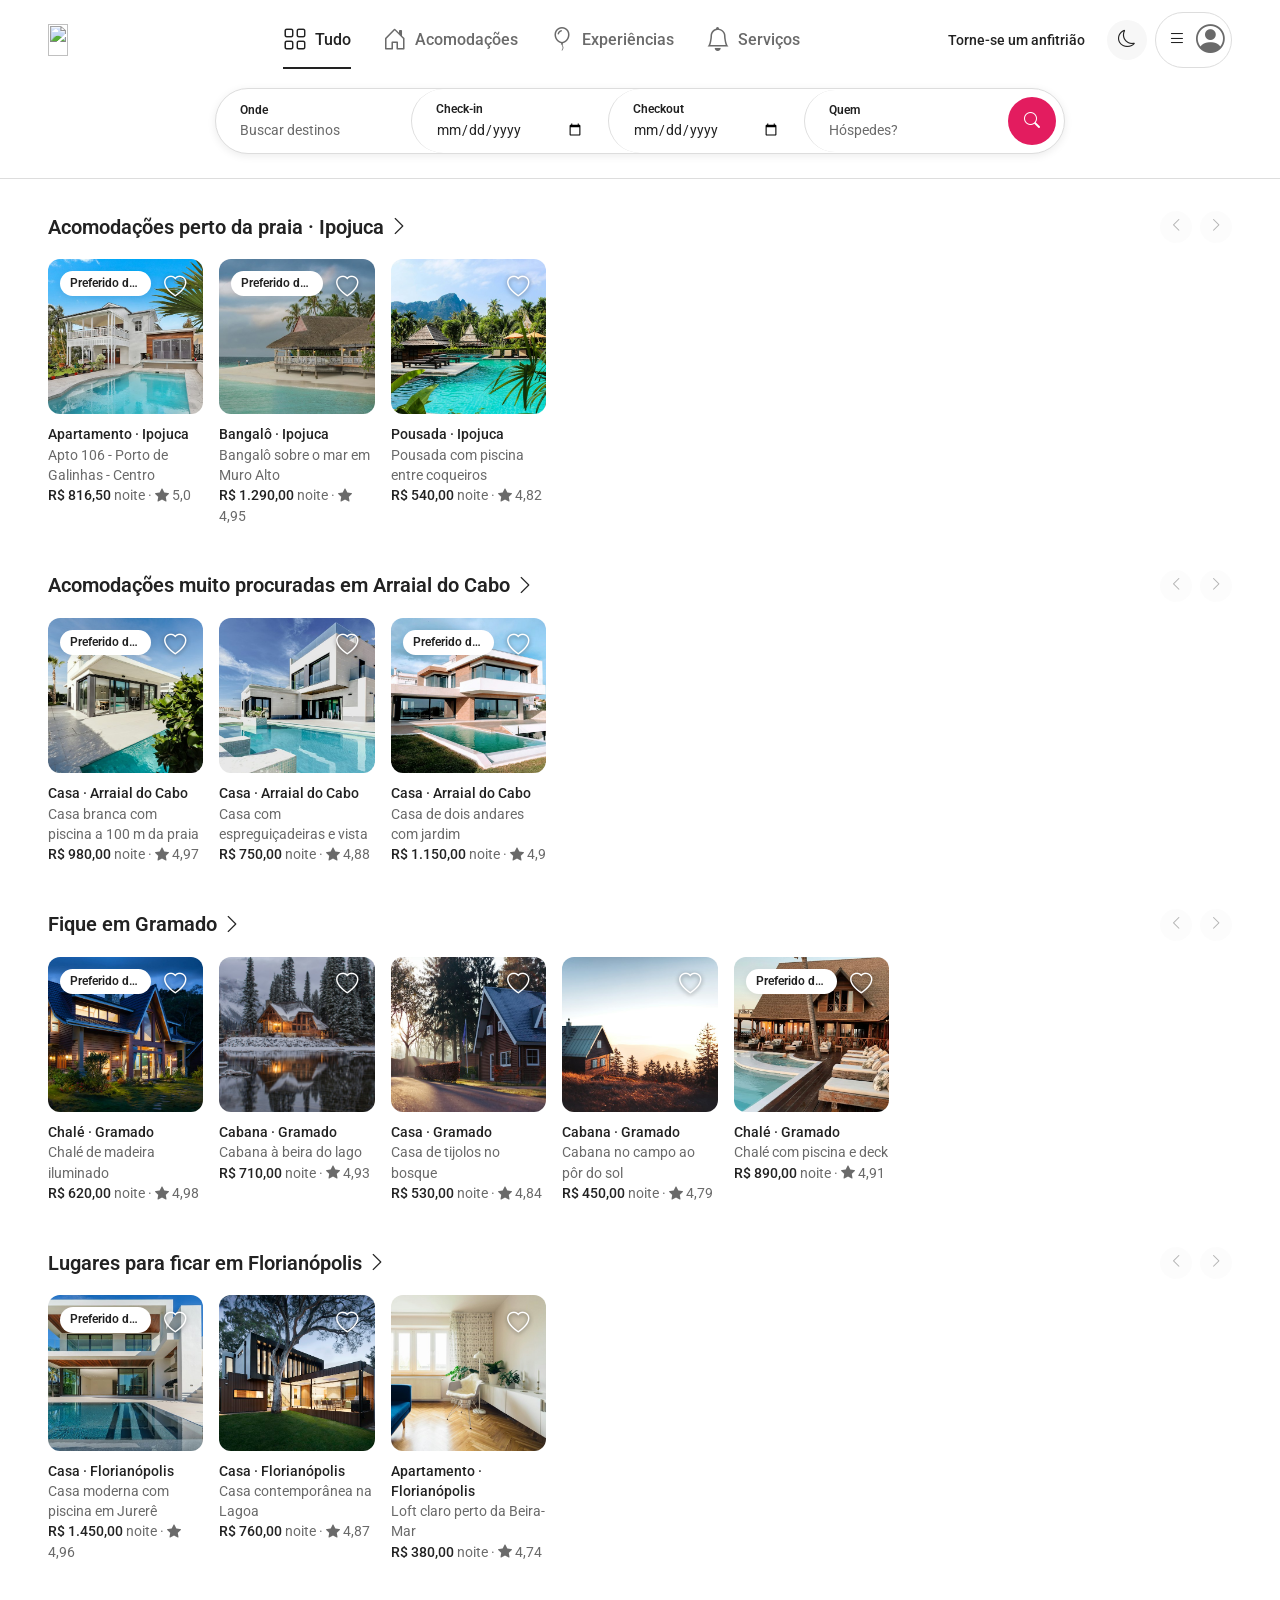
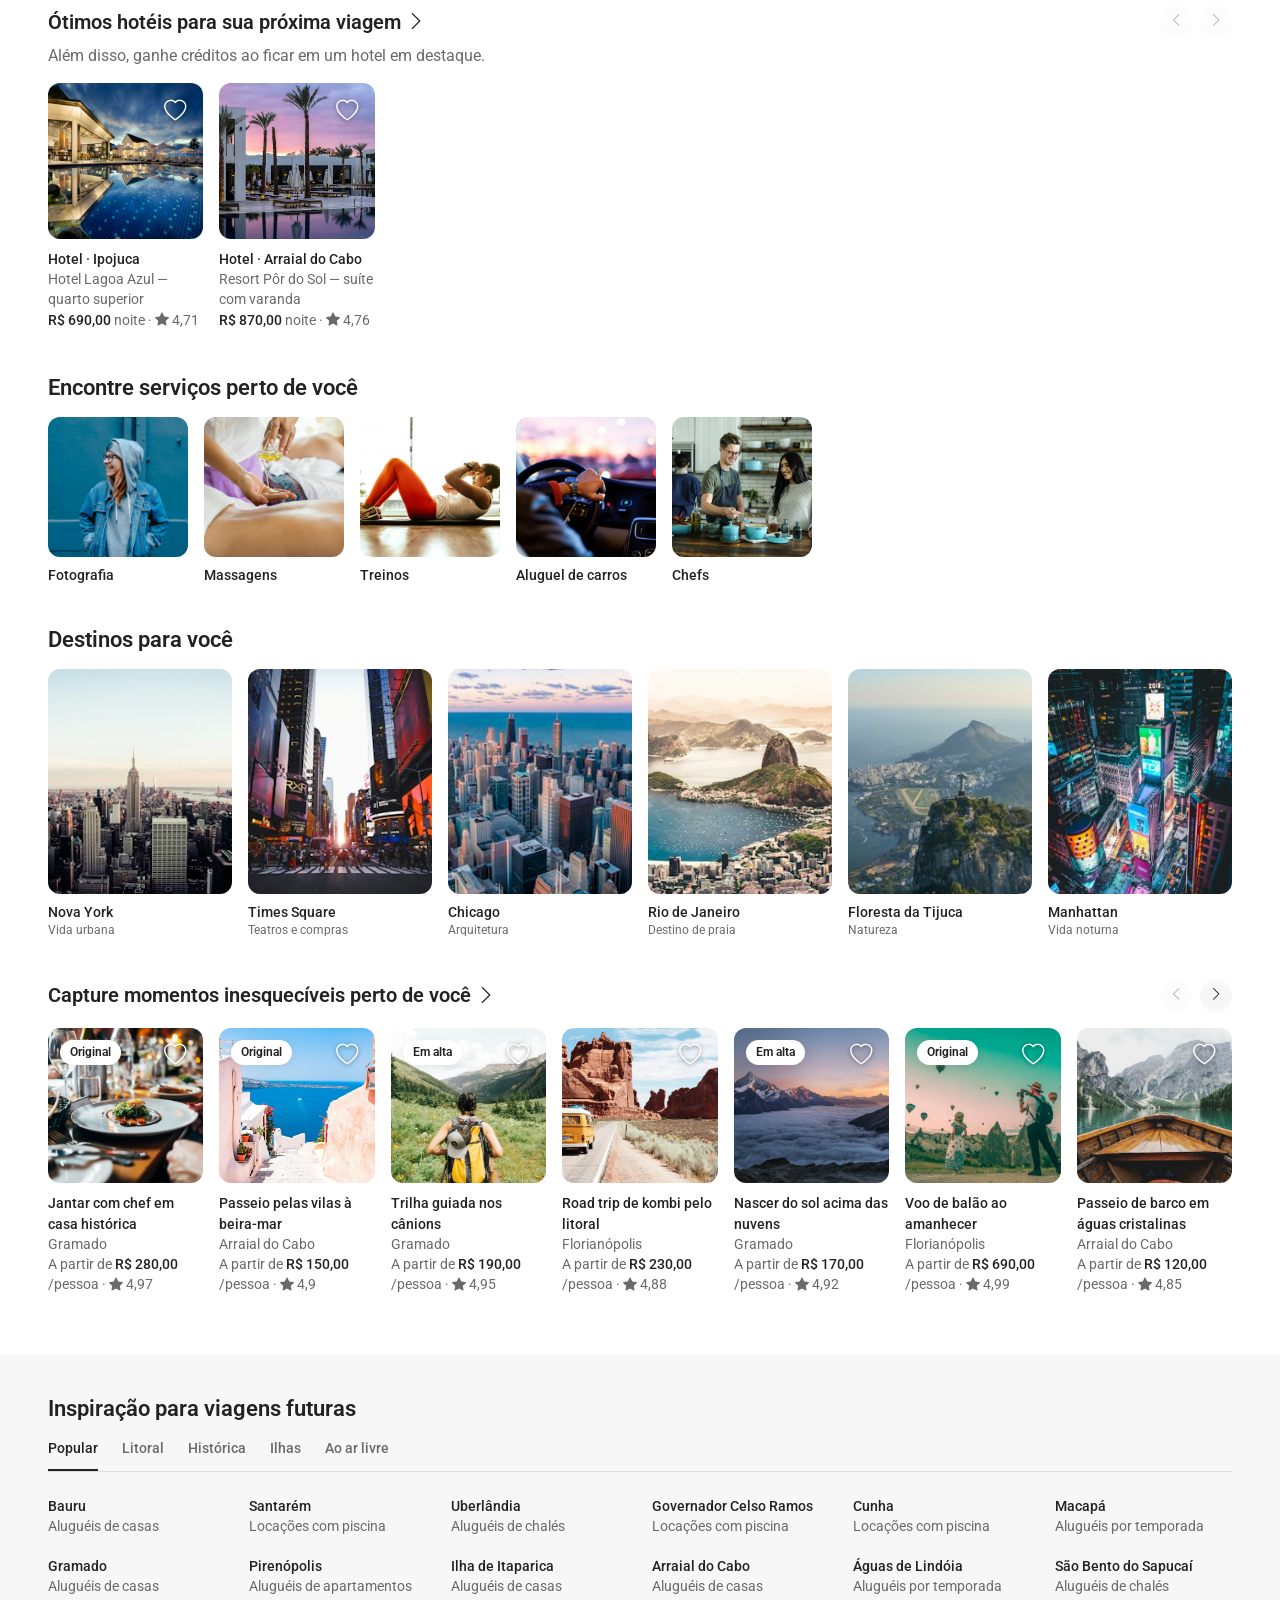
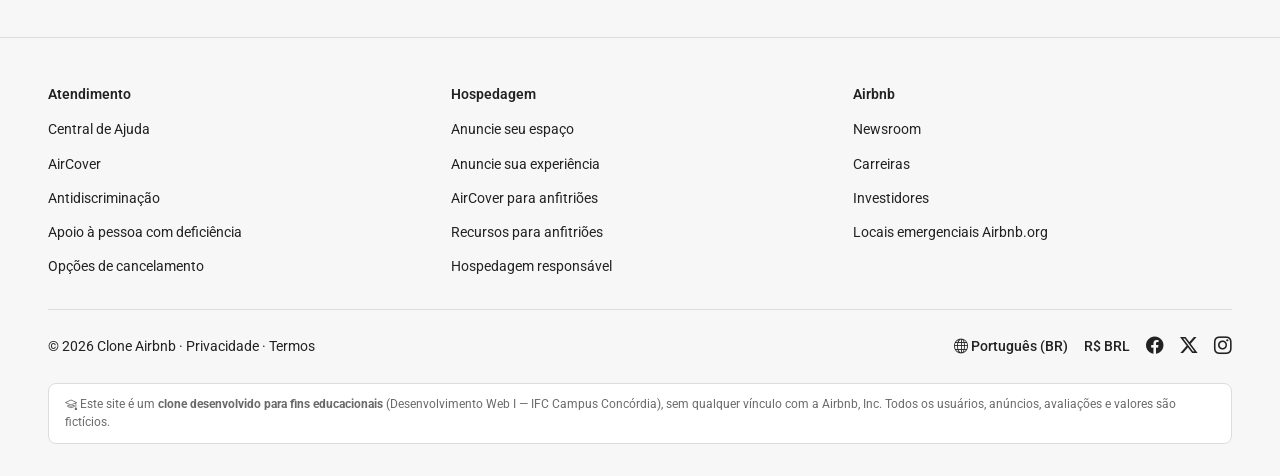
==== commit ecb6c099: "Alteração para logo oficial" ====
--- a/index.html
+++ b/index.html
@@ -1,168 +1,286 @@
-<!DOCTYPE html>
+<!doctype html>
 <html lang="pt-BR">
-<head>
-    <meta charset="UTF-8">
-    <meta name="viewport" content="width=device-width, initial-scale=1.0">
-    <meta name="description" content="Clone educacional do Airbnb: encontre acomodações, experiências e serviços.">
-    <title>Clone Airbnb | Casas de temporada, cabanas, casas de praia e muito mais</title>
-    <link rel="icon" href="img/favicon.svg" type="image/svg+xml">
-    <link rel="preconnect" href="https://fonts.googleapis.com">
-    <link rel="preconnect" href="https://fonts.gstatic.com" crossorigin>
-    <link href="https://fonts.googleapis.com/css2?family=Roboto:wght@400;500;600;700&display=swap" rel="stylesheet">
-    <link rel="stylesheet" href="https://cdn.jsdelivr.net/npm/bootstrap-icons@1.11.3/font/bootstrap-icons.min.css">
-    <link rel="stylesheet" href="css/style.css">
-</head>
-<body data-pagina="inicio">
+  <head>
+    <meta charset="UTF-8" />
+    <meta name="viewport" content="width=device-width, initial-scale=1.0" />
+    <meta
+      name="description"
+      content="Clone educacional do Airbnb: encontre acomodações, experiências e serviços."
+    />
+    <title>
+      Clone Airbnb | Casas de temporada, cabanas, casas de praia e muito mais
+    </title>
+    <link rel="icon" href="img/favicon.svg" type="image/svg+xml" />
+    <link rel="preconnect" href="https://fonts.googleapis.com" />
+    <link rel="preconnect" href="https://fonts.gstatic.com" crossorigin />
+    <link
+      href="https://fonts.googleapis.com/css2?family=Roboto:wght@400;500;600;700&display=swap"
+      rel="stylesheet"
+    />
+    <link
+      rel="stylesheet"
+      href="https://cdn.jsdelivr.net/npm/bootstrap-icons@1.11.3/font/bootstrap-icons.min.css"
+    />
+    <link rel="stylesheet" href="css/style.css" />
+  </head>
+  <body data-pagina="inicio">
     <a class="skip-link" href="#conteudo">Pular para o conteúdo</a>
 
     <!-- ===== CABEÇALHO ===== -->
     <header class="site-header">
-        <div class="container">
-            <div class="header-topo">
-                <a href="index.html" class="logo" aria-label="Clone Airbnb — página inicial">
-                    <svg viewBox="0 0 32 32" aria-hidden="true"><path fill="currentColor" d="M16 3 2 15.2l2 2.3 2-1.8V29h8v-8h4v8h8V15.7l2 1.8 2-2.3zM23 26h-2v-8H11v8H9V13.1l7-6.1 7 6.1z"/></svg>
-                    <span>airbnb</span>
-                </a>
-
-                <button type="button" class="busca-abrir" aria-expanded="false" aria-controls="form-busca">
-                    <i class="bi bi-search" aria-hidden="true"></i> Comece sua busca
-                </button>
-
-                <nav class="abas" aria-label="Categorias">
-                    <a href="index.html" class="aba" aria-current="page"><i class="bi bi-grid" aria-hidden="true"></i><span>Tudo</span></a>
-                    <a href="acomodacoes.html" class="aba"><i class="bi bi-house-door" aria-hidden="true"></i><span>Acomodações</span></a>
-                    <a href="experiencias.html" class="aba"><i class="bi bi-balloon" aria-hidden="true"></i><span>Experiências</span></a>
-                    <a href="servicos.html" class="aba"><i class="bi bi-bell" aria-hidden="true"></i><span>Serviços</span></a>
-                </nav>
-
-                <div class="header-acoes">
-                    <a href="anfitriao.html" class="link-anfitriao">Torne-se um anfitrião</a>
-                    <button type="button" class="icon-btn" data-acao="tema" aria-pressed="false" aria-label="Alternar tema escuro"><i class="bi bi-moon" aria-hidden="true"></i></button>
-                    <div class="menu-usuario">
-                        <button type="button" class="menu-toggle" aria-expanded="false" aria-controls="menu-usuario" aria-label="Abrir menu">
-                            <i class="bi bi-list" aria-hidden="true"></i><i class="bi bi-person-circle" aria-hidden="true"></i>
-                        </button>
-                        <nav class="menu-dropdown" id="menu-usuario" aria-label="Menu do usuário" hidden>
-                            <a href="login.html" data-menu="entrar"><strong>Entrar</strong></a>
-                            <a href="login.html#cadastro" data-menu="cadastrar">Cadastrar-se</a>
-                            <div class="separador" role="separator"></div>
-                            <a href="favoritos.html">Favoritos <span class="contador contador-favoritos"></span></a>
-                            <a href="anfitriao.html">Torne-se um anfitrião</a>
-                            <a href="#rodape">Central de Ajuda</a>
-                        </nav>
-                    </div>
-                </div>
+      <div class="container">
+        <div class="header-topo">
+          <a
+            href="index.html"
+            class="logo"
+            aria-label="Clone Airbnb — página inicial"
+          >
+            <img
+              src="img/logos/logo-airbnb.png"
+              alt=""
+              width="100"
+              height="32"
+            />
+          </a>
+
+          <button
+            type="button"
+            class="busca-abrir"
+            aria-expanded="false"
+            aria-controls="form-busca"
+          >
+            <i class="bi bi-search" aria-hidden="true"></i> Comece sua busca
+          </button>
+
+          <nav class="abas" aria-label="Categorias">
+            <a href="index.html" class="aba" aria-current="page"
+              ><i class="bi bi-grid" aria-hidden="true"></i><span>Tudo</span></a
+            >
+            <a href="acomodacoes.html" class="aba"
+              ><i class="bi bi-house-door" aria-hidden="true"></i
+              ><span>Acomodações</span></a
+            >
+            <a href="experiencias.html" class="aba"
+              ><i class="bi bi-balloon" aria-hidden="true"></i
+              ><span>Experiências</span></a
+            >
+            <a href="servicos.html" class="aba"
+              ><i class="bi bi-bell" aria-hidden="true"></i
+              ><span>Serviços</span></a
+            >
+          </nav>
+
+          <div class="header-acoes">
+            <a href="anfitriao.html" class="link-anfitriao"
+              >Torne-se um anfitrião</a
+            >
+            <button
+              type="button"
+              class="icon-btn"
+              data-acao="tema"
+              aria-pressed="false"
+              aria-label="Alternar tema escuro"
+            >
+              <i class="bi bi-moon" aria-hidden="true"></i>
+            </button>
+            <div class="menu-usuario">
+              <button
+                type="button"
+                class="menu-toggle"
+                aria-expanded="false"
+                aria-controls="menu-usuario"
+                aria-label="Abrir menu"
+              >
+                <i class="bi bi-list" aria-hidden="true"></i
+                ><i class="bi bi-person-circle" aria-hidden="true"></i>
+              </button>
+              <nav
+                class="menu-dropdown"
+                id="menu-usuario"
+                aria-label="Menu do usuário"
+                hidden
+              >
+                <a href="login.html" data-menu="entrar"
+                  ><strong>Entrar</strong></a
+                >
+                <a href="login.html#cadastro" data-menu="cadastrar"
+                  >Cadastrar-se</a
+                >
+                <div class="separador" role="separator"></div>
+                <a href="favoritos.html"
+                  >Favoritos <span class="contador contador-favoritos"></span
+                ></a>
+                <a href="anfitriao.html">Torne-se um anfitrião</a>
+                <a href="#rodape">Central de Ajuda</a>
+              </nav>
             </div>
-
-            <!-- Formulário de busca (GET): envia para a listagem de acomodações -->
-            <form class="busca" id="form-busca" action="acomodacoes.html" method="get" role="search" aria-label="Buscar acomodações">
-                <div class="busca-campo">
-                    <label for="busca-onde">Onde</label>
-                    <input type="search" id="busca-onde" name="onde" placeholder="Buscar destinos" autocomplete="off">
-                </div>
-                <div class="busca-campo">
-                    <label for="busca-checkin">Check-in</label>
-                    <input type="date" id="busca-checkin" name="checkin">
-                </div>
-                <div class="busca-campo">
-                    <label for="busca-checkout">Checkout</label>
-                    <input type="date" id="busca-checkout" name="checkout">
-                </div>
-                <div class="busca-campo">
-                    <label for="busca-hospedes">Quem</label>
-                    <input type="number" id="busca-hospedes" name="hospedes" min="1" max="16" placeholder="Hóspedes?">
-                </div>
-                <button type="submit" class="busca-botao"><i class="bi bi-search" aria-hidden="true"></i><span class="visually-hidden">Buscar</span></button>
-            </form>
+          </div>
         </div>
+
+        <!-- Formulário de busca (GET): envia para a listagem de acomodações -->
+        <form
+          class="busca"
+          id="form-busca"
+          action="acomodacoes.html"
+          method="get"
+          role="search"
+          aria-label="Buscar acomodações"
+        >
+          <div class="busca-campo">
+            <label for="busca-onde">Onde</label>
+            <input
+              type="search"
+              id="busca-onde"
+              name="onde"
+              placeholder="Buscar destinos"
+              autocomplete="off"
+            />
+          </div>
+          <div class="busca-campo">
+            <label for="busca-checkin">Check-in</label>
+            <input type="date" id="busca-checkin" name="checkin" />
+          </div>
+          <div class="busca-campo">
+            <label for="busca-checkout">Checkout</label>
+            <input type="date" id="busca-checkout" name="checkout" />
+          </div>
+          <div class="busca-campo">
+            <label for="busca-hospedes">Quem</label>
+            <input
+              type="number"
+              id="busca-hospedes"
+              name="hospedes"
+              min="1"
+              max="16"
+              placeholder="Hóspedes?"
+            />
+          </div>
+          <button type="submit" class="busca-botao">
+            <i class="bi bi-search" aria-hidden="true"></i
+            ><span class="visually-hidden">Buscar</span>
+          </button>
+        </form>
+      </div>
     </header>
 
     <!-- ===== CONTEÚDO ===== -->
     <main id="conteudo" class="container conteudo">
-        <h1 class="visually-hidden">Encontre acomodações, experiências e serviços</h1>
-
-        <!-- Carrosséis gerados pelo js/catalogo.js a partir de js/dados.js -->
-        <div id="secoes-dinamicas" class="conteudo" style="padding:0"></div>
-
-        <section aria-labelledby="titulo-servicos">
-            <h2 id="titulo-servicos" style="margin-bottom:16px">Encontre serviços perto de você</h2>
-            <div class="tiles" id="tiles-servicos"></div>
-        </section>
-
-        <section aria-labelledby="titulo-destinos">
-            <h2 id="titulo-destinos" style="margin-bottom:16px">Destinos para você</h2>
-            <div class="destinos" id="lista-destinos"></div>
-        </section>
-
-        <div id="secao-experiencias"></div>
+      <h1 class="visually-hidden">
+        Encontre acomodações, experiências e serviços
+      </h1>
+
+      <!-- Carrosséis gerados pelo js/catalogo.js a partir de js/dados.js -->
+      <div id="secoes-dinamicas" class="conteudo" style="padding: 0"></div>
+
+      <section aria-labelledby="titulo-servicos">
+        <h2 id="titulo-servicos" style="margin-bottom: 16px">
+          Encontre serviços perto de você
+        </h2>
+        <div class="tiles" id="tiles-servicos"></div>
+      </section>
+
+      <section aria-labelledby="titulo-destinos">
+        <h2 id="titulo-destinos" style="margin-bottom: 16px">
+          Destinos para você
+        </h2>
+        <div class="destinos" id="lista-destinos"></div>
+      </section>
+
+      <div id="secao-experiencias"></div>
     </main>
 
     <!-- ===== INSPIRAÇÃO ===== -->
     <section class="inspiracao" aria-labelledby="titulo-inspiracao">
-        <div class="container">
-            <h2 id="titulo-inspiracao">Inspiração para viagens futuras</h2>
-            <div class="inspiracao-abas" role="tablist" aria-label="Tipos de destino"></div>
-            <ul class="inspiracao-lista" id="painel-inspiracao" role="tabpanel"></ul>
-        </div>
+      <div class="container">
+        <h2 id="titulo-inspiracao">Inspiração para viagens futuras</h2>
+        <div
+          class="inspiracao-abas"
+          role="tablist"
+          aria-label="Tipos de destino"
+        ></div>
+        <ul
+          class="inspiracao-lista"
+          id="painel-inspiracao"
+          role="tabpanel"
+        ></ul>
+      </div>
     </section>
 
     <!-- ===== RODAPÉ ===== -->
     <footer class="rodape" id="rodape">
-        <div class="container">
-            <div class="rodape-colunas">
-                <nav aria-labelledby="rodape-atendimento">
-                    <h2 id="rodape-atendimento">Atendimento</h2>
-                    <ul>
-                        <li><a href="#">Central de Ajuda</a></li>
-                        <li><a href="#">AirCover</a></li>
-                        <li><a href="#">Antidiscriminação</a></li>
-                        <li><a href="#">Apoio à pessoa com deficiência</a></li>
-                        <li><a href="#">Opções de cancelamento</a></li>
-                    </ul>
-                </nav>
-                <nav aria-labelledby="rodape-hospedagem">
-                    <h2 id="rodape-hospedagem">Hospedagem</h2>
-                    <ul>
-                        <li><a href="anfitriao.html">Anuncie seu espaço</a></li>
-                        <li><a href="anfitriao.html">Anuncie sua experiência</a></li>
-                        <li><a href="#">AirCover para anfitriões</a></li>
-                        <li><a href="#">Recursos para anfitriões</a></li>
-                        <li><a href="#">Hospedagem responsável</a></li>
-                    </ul>
-                </nav>
-                <nav aria-labelledby="rodape-empresa">
-                    <h2 id="rodape-empresa">Airbnb</h2>
-                    <ul>
-                        <li><a href="#">Newsroom</a></li>
-                        <li><a href="#">Carreiras</a></li>
-                        <li><a href="#">Investidores</a></li>
-                        <li><a href="#">Locais emergenciais Airbnb.org</a></li>
-                    </ul>
-                </nav>
-            </div>
-            <div class="rodape-base">
-                <p>© <span data-ano>2026</span> Clone Airbnb · Privacidade · Termos</p>
-                <div class="redes">
-                    <span><i class="bi bi-globe" aria-hidden="true"></i> Português (BR)</span>
-                    <span>R$ BRL</span>
-                    <a href="#" aria-label="Facebook"><i class="bi bi-facebook" aria-hidden="true"></i></a>
-                    <a href="#" aria-label="X (Twitter)"><i class="bi bi-twitter-x" aria-hidden="true"></i></a>
-                    <a href="#" aria-label="Instagram"><i class="bi bi-instagram" aria-hidden="true"></i></a>
-                </div>
-            </div>
-            <p class="aviso-educacional">
-                <i class="bi bi-mortarboard" aria-hidden="true"></i>
-                Este site é um <strong>clone desenvolvido para fins educacionais</strong> (Desenvolvimento Web I — IFC Campus Concórdia),
-                sem qualquer vínculo com a Airbnb, Inc. Todos os usuários, anúncios, avaliações e valores são fictícios.
-            </p>
+      <div class="container">
+        <div class="rodape-colunas">
+          <nav aria-labelledby="rodape-atendimento">
+            <h2 id="rodape-atendimento">Atendimento</h2>
+            <ul>
+              <li><a href="#">Central de Ajuda</a></li>
+              <li><a href="#">AirCover</a></li>
+              <li><a href="#">Antidiscriminação</a></li>
+              <li><a href="#">Apoio à pessoa com deficiência</a></li>
+              <li><a href="#">Opções de cancelamento</a></li>
+            </ul>
+          </nav>
+          <nav aria-labelledby="rodape-hospedagem">
+            <h2 id="rodape-hospedagem">Hospedagem</h2>
+            <ul>
+              <li><a href="anfitriao.html">Anuncie seu espaço</a></li>
+              <li><a href="anfitriao.html">Anuncie sua experiência</a></li>
+              <li><a href="#">AirCover para anfitriões</a></li>
+              <li><a href="#">Recursos para anfitriões</a></li>
+              <li><a href="#">Hospedagem responsável</a></li>
+            </ul>
+          </nav>
+          <nav aria-labelledby="rodape-empresa">
+            <h2 id="rodape-empresa">Airbnb</h2>
+            <ul>
+              <li><a href="#">Newsroom</a></li>
+              <li><a href="#">Carreiras</a></li>
+              <li><a href="#">Investidores</a></li>
+              <li><a href="#">Locais emergenciais Airbnb.org</a></li>
+            </ul>
+          </nav>
         </div>
+        <div class="rodape-base">
+          <p>
+            © <span data-ano>2026</span> Clone Airbnb · Privacidade · Termos
+          </p>
+          <div class="redes">
+            <span
+              ><i class="bi bi-globe" aria-hidden="true"></i> Português
+              (BR)</span
+            >
+            <span>R$ BRL</span>
+            <a href="#" aria-label="Facebook"
+              ><i class="bi bi-facebook" aria-hidden="true"></i
+            ></a>
+            <a href="#" aria-label="X (Twitter)"
+              ><i class="bi bi-twitter-x" aria-hidden="true"></i
+            ></a>
+            <a href="#" aria-label="Instagram"
+              ><i class="bi bi-instagram" aria-hidden="true"></i
+            ></a>
+          </div>
+        </div>
+        <p class="aviso-educacional">
+          <i class="bi bi-mortarboard" aria-hidden="true"></i>
+          Este site é um
+          <strong>clone desenvolvido para fins educacionais</strong>
+          (Desenvolvimento Web I — IFC Campus Concórdia), sem qualquer vínculo
+          com a Airbnb, Inc. Todos os usuários, anúncios, avaliações e valores
+          são fictícios.
+        </p>
+      </div>
     </footer>
 
     <!-- Modal de detalhes (experiências e serviços) -->
-    <dialog class="modal" id="modal-detalhe" aria-labelledby="modal-detalhe-titulo"></dialog>
+    <dialog
+      class="modal"
+      id="modal-detalhe"
+      aria-labelledby="modal-detalhe-titulo"
+    ></dialog>
 
     <script src="js/dados.js"></script>
     <script src="js/main.js"></script>
     <script src="js/catalogo.js"></script>
-</body>
+  </body>
 </html>
--- a/css/style.css
+++ b/css/style.css
@@ -358,14 +358,9 @@
 .logo {
     display: inline-flex;
     align-items: center;
-    gap: 6px;
-    color: var(--cor-marca);
-    text-decoration: none;
-    font-size: 1.5rem;
-    font-weight: 700;
-    letter-spacing: -.5px;
-}
-.logo svg { width: 32px; height: 32px; }
+    flex-shrink: 0;
+}
+.logo img { display: block; height: 32px; width: auto; }
 
 /* Abas Tudo / Acomodações / Experiências / Serviços */
 .abas { display: flex; gap: 32px; }
@@ -938,7 +933,6 @@
 @media (max-width: 743px) {
     :root { --gutter: 16px; --tam-h1: 1.5rem; }
     .header-topo { flex-wrap: wrap; min-height: 64px; gap: 8px 12px; padding-top: 8px; }
-    .logo span { display: none; }
     /* as abas vão para uma linha própria abaixo do logo */
     .abas { order: 3; width: 100%; justify-content: space-around; gap: 8px; }
     .aba { flex-direction: column; gap: 2px; font-size: var(--tam-mini); padding-bottom: 8px; }
